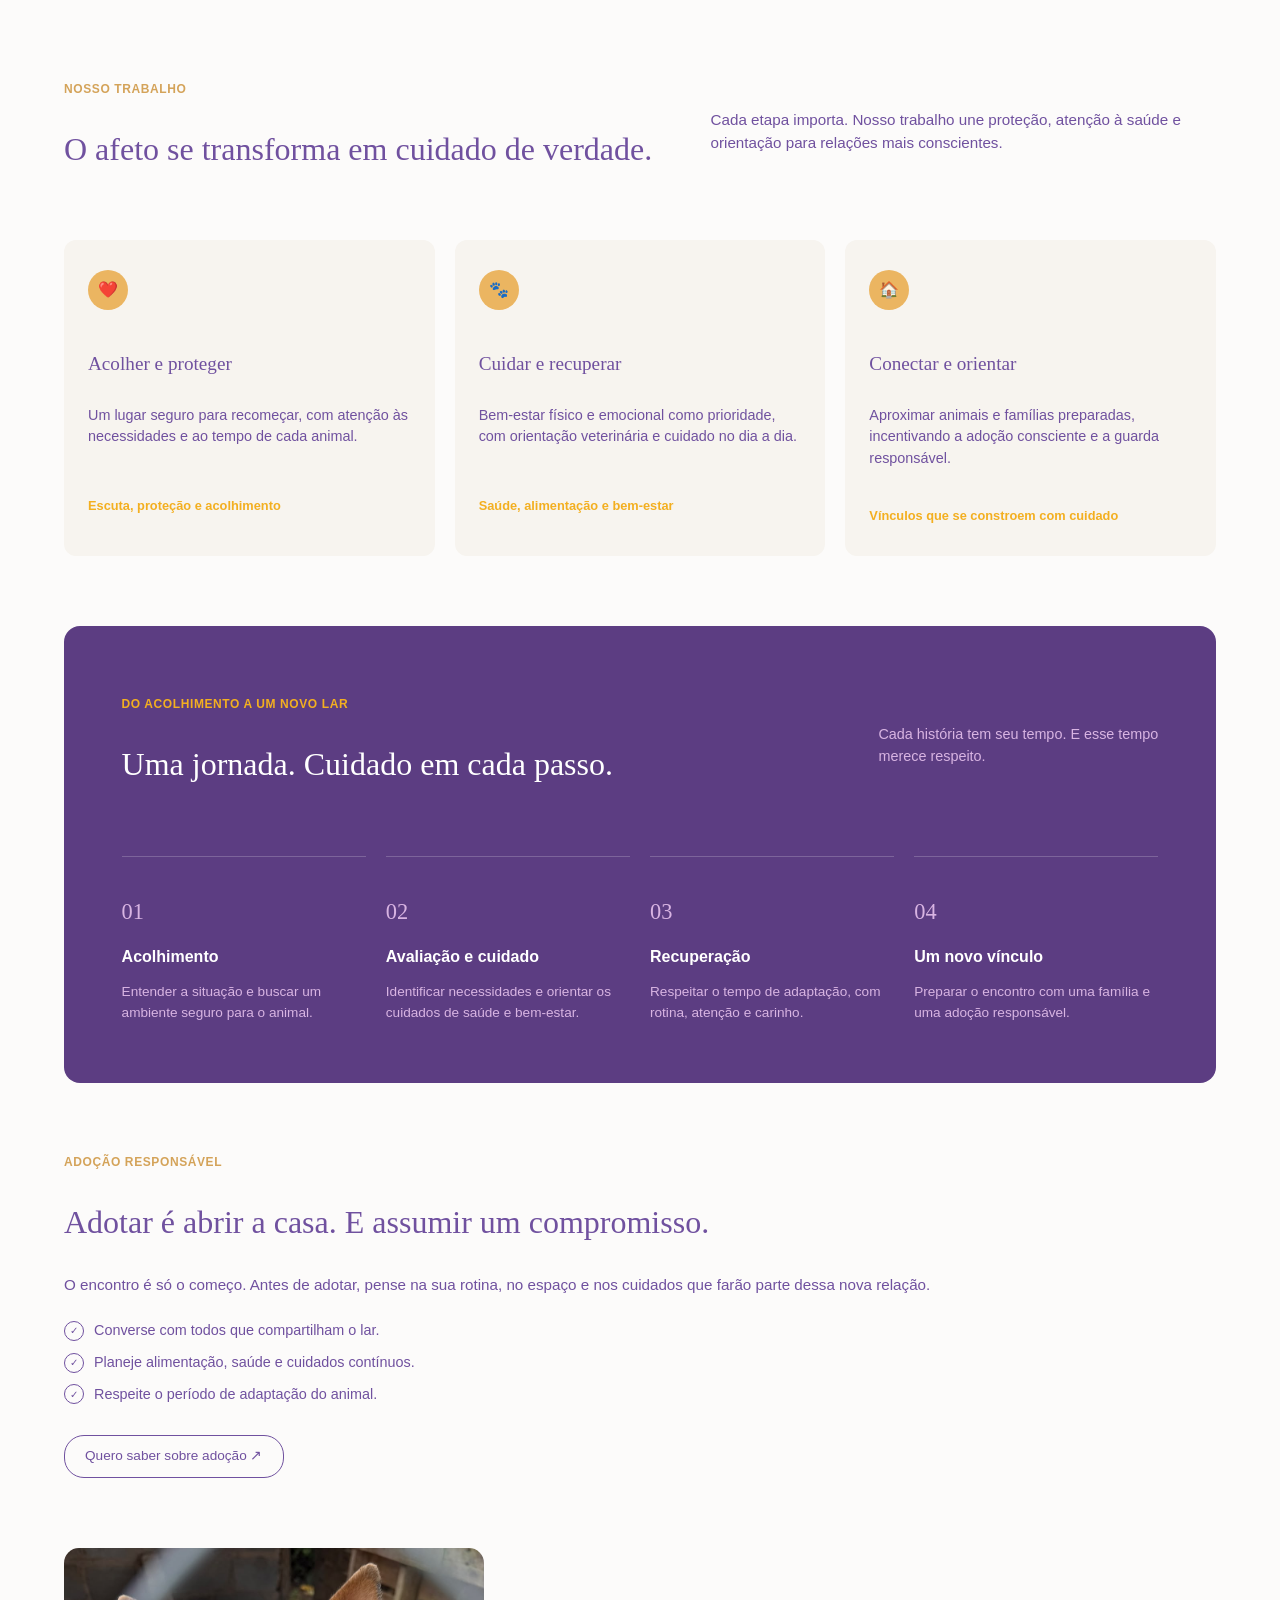
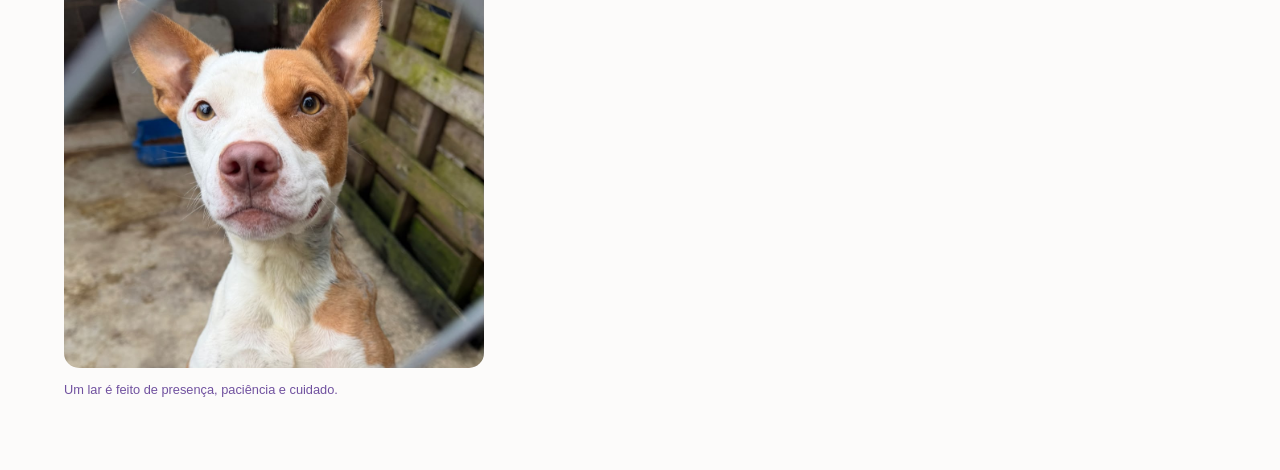
==== Aumiguinhos de 4 patas/index.html @ 3bca1c5e "Add files via upload" ====
<!DOCTYPE html>
<html lang="pt-BR">
<head>
  <meta charset="UTF-8">
  <meta name="viewport" content="width=device-width, initial-scale=1.0">
  <title>Aumiguinhos de 4 patas</title>
  <link rel="stylesheet" href="style.css">
</head>
<body>

  <!-- Nosso Trabalho -->
  <div id="nosso-trabalho" class="bloco-secao container">
    <div class="container-topo">
      <div class="caixa-texto">
        <h2>NOSSO TRABALHO</h2>
        <h3>O afeto se transforma em cuidado de verdade.</h3>
      </div>
      <div class="caixa-descricao">
        <p>Cada etapa importa. Nosso trabalho une proteção, atenção à saúde e orientação para relações mais conscientes.</p>
      </div>
    </div>

    <div class="container-cards">
      <div class="card">
        <div class="icone">❤️</div>
        <h3>Acolher e proteger</h3>
        <p>Um lugar seguro para recomeçar, com atenção às necessidades e ao tempo de cada animal.</p>
        <p class="rodape-card">Escuta, proteção e acolhimento</p>
      </div>

      <div class="card">
        <div class="icone">🐾</div>
        <h3>Cuidar e recuperar</h3>
        <p>Bem-estar físico e emocional como prioridade, com orientação veterinária e cuidado no dia a dia.</p>
        <p class="rodape-card">Saúde, alimentação e bem-estar</p>
      </div>

      <div class="card">
        <div class="icone">🏠</div>
        <h3>Conectar e orientar</h3>
        <p>Aproximar animais e famílias preparadas, incentivando a adoção consciente e a guarda responsável.</p>
        <p class="rodape-card">Vínculos que se constroem com cuidado</p>
      </div>
    </div>
  </div>

  <!-- Etapas da Jornada -->
  <div id="jornada" class="container">
    <div class="bloco-roxo">
      <div class="container-topo">
        <div>
          <h2>DO ACOLHIMENTO A UM NOVO LAR</h2>
          <h3>Uma jornada. Cuidado em cada passo.</h3>
        </div>
        <p class="texto-lateral">Cada história tem seu tempo. E esse tempo merece respeito.</p>
      </div>

      <div class="container-passos">
        <div class="passo">
          <p class="numero">01</p>
          <h3>Acolhimento</h3>
          <p>Entender a situação e buscar um ambiente seguro para o animal.</p>
        </div>

        <div class="passo">
          <p class="numero">02</p>
          <h3>Avaliação e cuidado</h3>
          <p>Identificar necessidades e orientar os cuidados de saúde e bem-estar.</p>
        </div>

        <div class="passo">
          <p class="numero">03</p>
          <h3>Recuperação</h3>
          <p>Respeitar o tempo de adaptação, com rotina, atenção e carinho.</p>
        </div>

        <div class="passo">
          <p class="numero">04</p>
          <h3>Um novo vínculo</h3>
          <p>Preparar o encontro com uma família e uma adoção responsável.</p>
        </div>
      </div>
    </div>
  </div>

  <!-- Adoção Responsável -->
  <div id="adocao" class="bloco-secao container">
    <h2>ADOÇÃO RESPONSÁVEL</h2>
    <h3>Adotar é abrir a casa. E assumir um compromisso.</h3>
    <p class="texto-geral">O encontro é só o começo. Antes de adotar, pense na sua rotina, no espaço e nos cuidados que farão parte dessa nova relação.</p>

    <ul class="lista">
      <li>Converse com todos que compartilham o lar.</li>
      <li>Planeje alimentação, saúde e cuidados contínuos.</li>
      <li>Respeite o período de adaptação do animal.</li>
    </ul>

    <a href="#" class="botao">Quero saber sobre adoção ↗</a>
  </div>

  <!-- Imagem -->
  <div class="bloco-secao container">
    <div class="container-imagem">
      <img src="cachorro.jpg" alt="Cachorro caramelo apoiado em uma rede de arame">
    </div>
    <p class="legenda">Um lar é feito de presença, paciência e cuidado.</p>
  </div>

</body>
</html>
---- Aumiguinhos de 4 patas/style.css ----
body {
  margin: 0;
  padding: 0;
  background-color: #fcfbfa;
  font-family: Arial, sans-serif;
  color: #4a4a4a;
  line-height: 1.5;
}

.container {
  max-width: 100%;
  margin: 0 auto;
  padding: 0 5%;
}

.bloco-secao {
  margin-top: 70px;
  margin-bottom: 70px;
}

.container-topo {
  display: flex;
  justify-content: space-between;
  align-items: flex-start;
  gap: 40px;
  margin-bottom: 40px;
}

.caixa-texto {
  flex: 1.2;
}

.caixa-descricao {
  flex: 1;
}

.caixa-descricao p {
  font-family: sans-serif;
  color: #70519F;
  font-size: 0.95rem;
  padding-top: 24px;
}

.bloco-secao > h2,
.container-topo h2 {
  font-size: 0.75rem;
  font-weight: bold;
  letter-spacing: 0.05em;
  color: #d4a359;
  text-transform: uppercase;
  margin-bottom: 12px;
}

.bloco-secao > h3,
.container-topo h3 {
  font-family: Lora;
  font-size: 2rem;
  font-weight: normal;
  color: #70519F;
  line-height: 1.2;
}

.container-cards {
  display: flex;
  gap: 20px;
}

.card {
  background-color: #f7f4ef;
  border-radius: 12px;
  padding: 30px 24px;
  flex: 1;
  display: flex;
  flex-direction: column;
}

.icone {
  width: 40px;
  height: 40px;
  background-color: #ebb561;
  border-radius: 50%;
  display: flex;
  align-items: center;
  justify-content: center;
  margin-bottom: 20px;
  font-size: 1rem;
}

.card h3 {
  font-family: Lora;
  font-size: 1.2rem;
  font-weight: normal;
  color: #70519F;
  margin-bottom: 12px;
}

.card p {
  font-size: 0.9rem;
  color: #70519F;
  margin-bottom: 24px;
  flex-grow: 1;
}

.card p.rodape-card {
  font-size: 0.8rem;
  color: #F3AF20;
  font-weight: bold;
  margin-bottom: 0;
}

.bloco-roxo {
  background-color: #5c3d82;
  color: #ffffff;
  border-radius: 16px;
  padding: 60px 5%;
  margin-top: 70px;
  margin-bottom: 70px;
}

.bloco-roxo h2 {
  color: #F3AF20;
}

.bloco-roxo h3 {
  color: #ffffff;
}

.texto-lateral {
  font-size: 0.9rem;
  color: #d8b4e2;
  max-width: 280px;
  padding-top: 24px;
}

.container-passos {
  display: flex;
  gap: 20px;
}

.passo {
  border-top: 1px solid rgba(255, 255, 255, 0.2);
  padding-top: 16px;
  flex: 1;
}

.numero {
  font-family: Lora;
  font-size: 1.4rem;
  color: #d8b4e2;
  margin-bottom: 12px;
}

.passo h3 {
  font-family: sans-serif;
  font-size: 1rem;
  font-weight: bold;
  margin-bottom: 8px;
  color: #ffffff;
}

.passo p:not(.numero) {
  font-family: sans-serif;
  font-size: 0.85rem;
  color: #d8b4e2;
  margin-bottom: 0;
}

.texto-geral {
  max-width: 100%;
  color: #70519F;
  font-size: 0.95rem;
  margin-bottom: 24px;
}

.lista {
  list-style: none;
  margin-bottom: 30px;
  padding-left: 0;
}

.lista li {
  font-size: 0.9rem;
  color: #70519F;
  margin-bottom: 10px;
  display: flex;
  align-items: center;
}

.lista li::before {
  content: "✓"; 
  display: inline-flex;
  align-items: center;
  justify-content: center;
  width: 18px;
  height: 18px;
  border: 1px solid #70519F;
  border-radius: 50%;
  font-size: 0.65rem;
  margin-right: 10px;
  color: #70519F;
}

.botao {
  display: inline-block;
  padding: 10px 20px;
  border: 1px solid #70519F;
  border-radius: 20px;
  color: #70519F;
  text-decoration: none;
  font-size: 0.85rem;
  transition: all 0.2s ease;
}

.botao:hover {
  background-color: #5c3d82;
  color: #fff;
  border-color: #5c3d82;
}

.container-imagem {
  width: 100%;
  max-width: 420px;
  aspect-ratio: 1 / 1;
  border-radius: 15px;
  overflow: hidden;
  margin-bottom: 12px;
}

.container-imagem img {
  width: 100%;
  display: block;
}

.legenda {
  font-family: sans-serif;
  font-size: 0.8rem;
  color: #70519F;
}
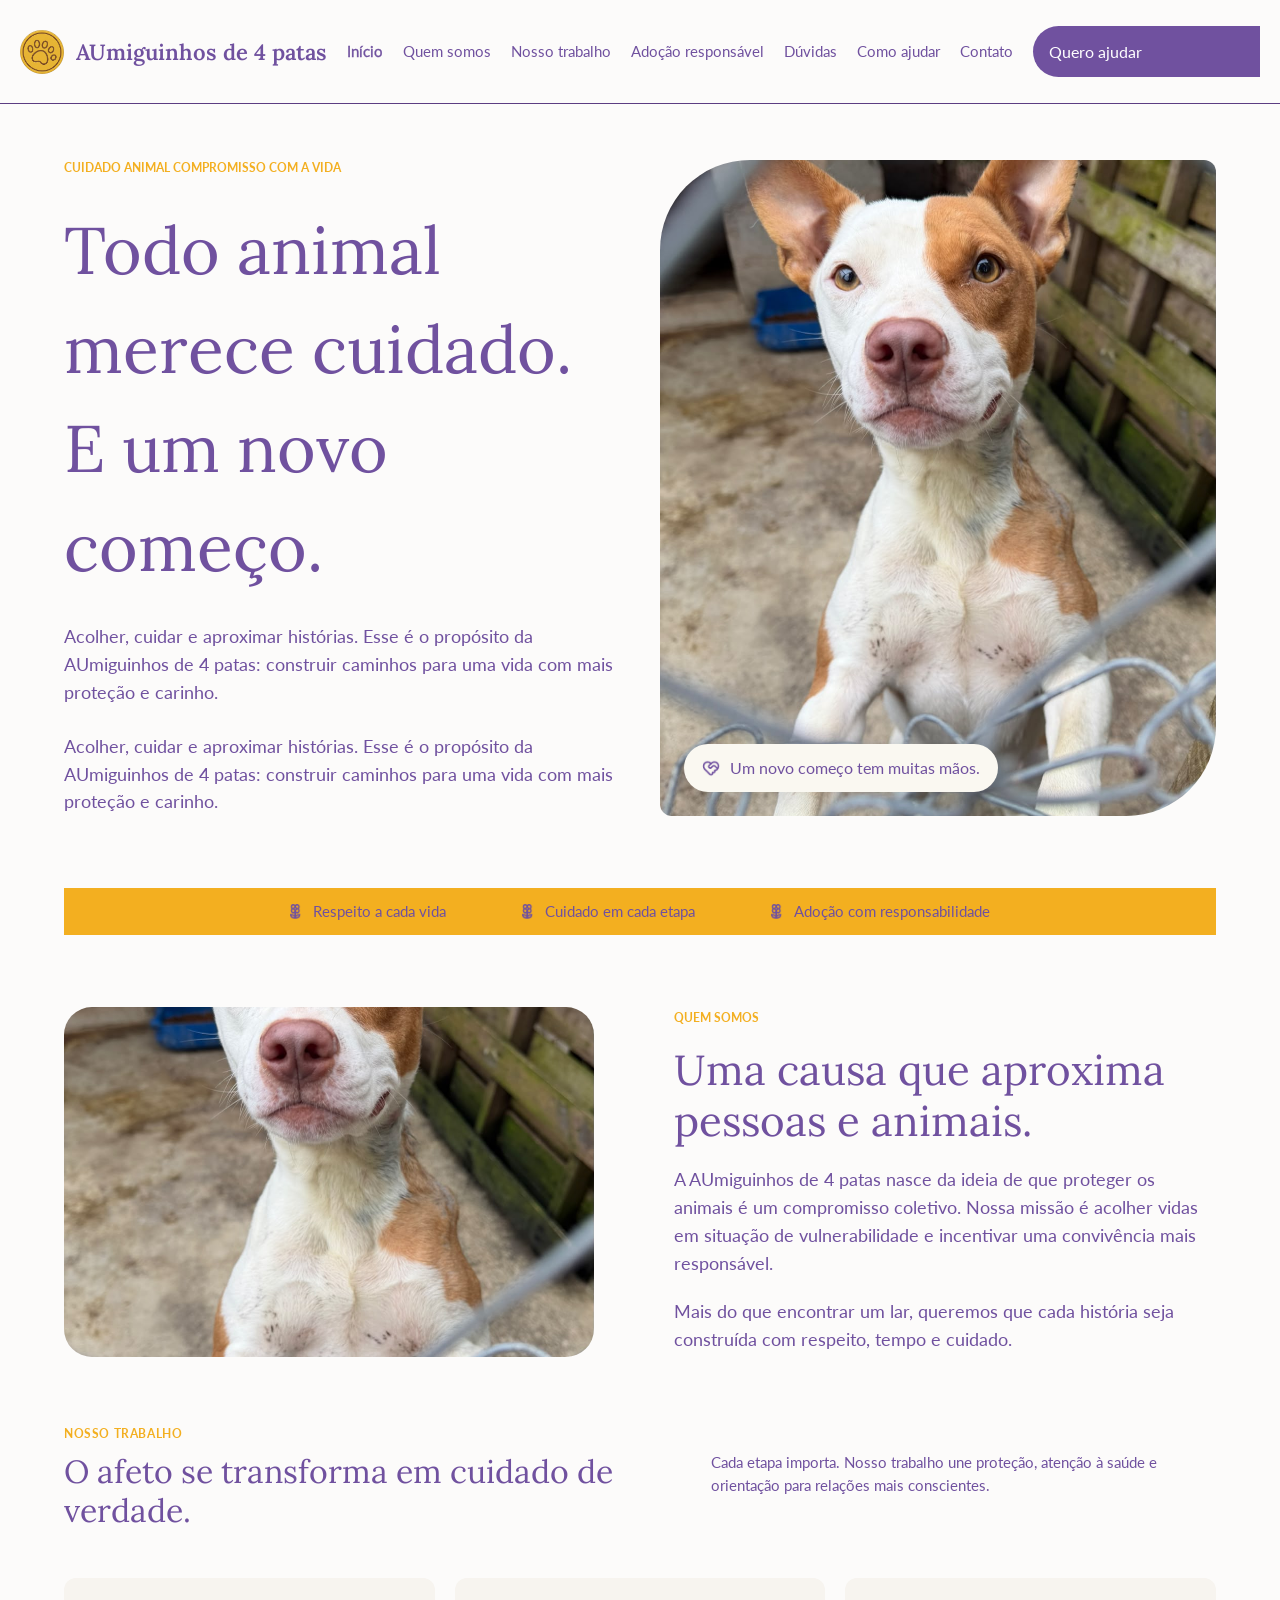
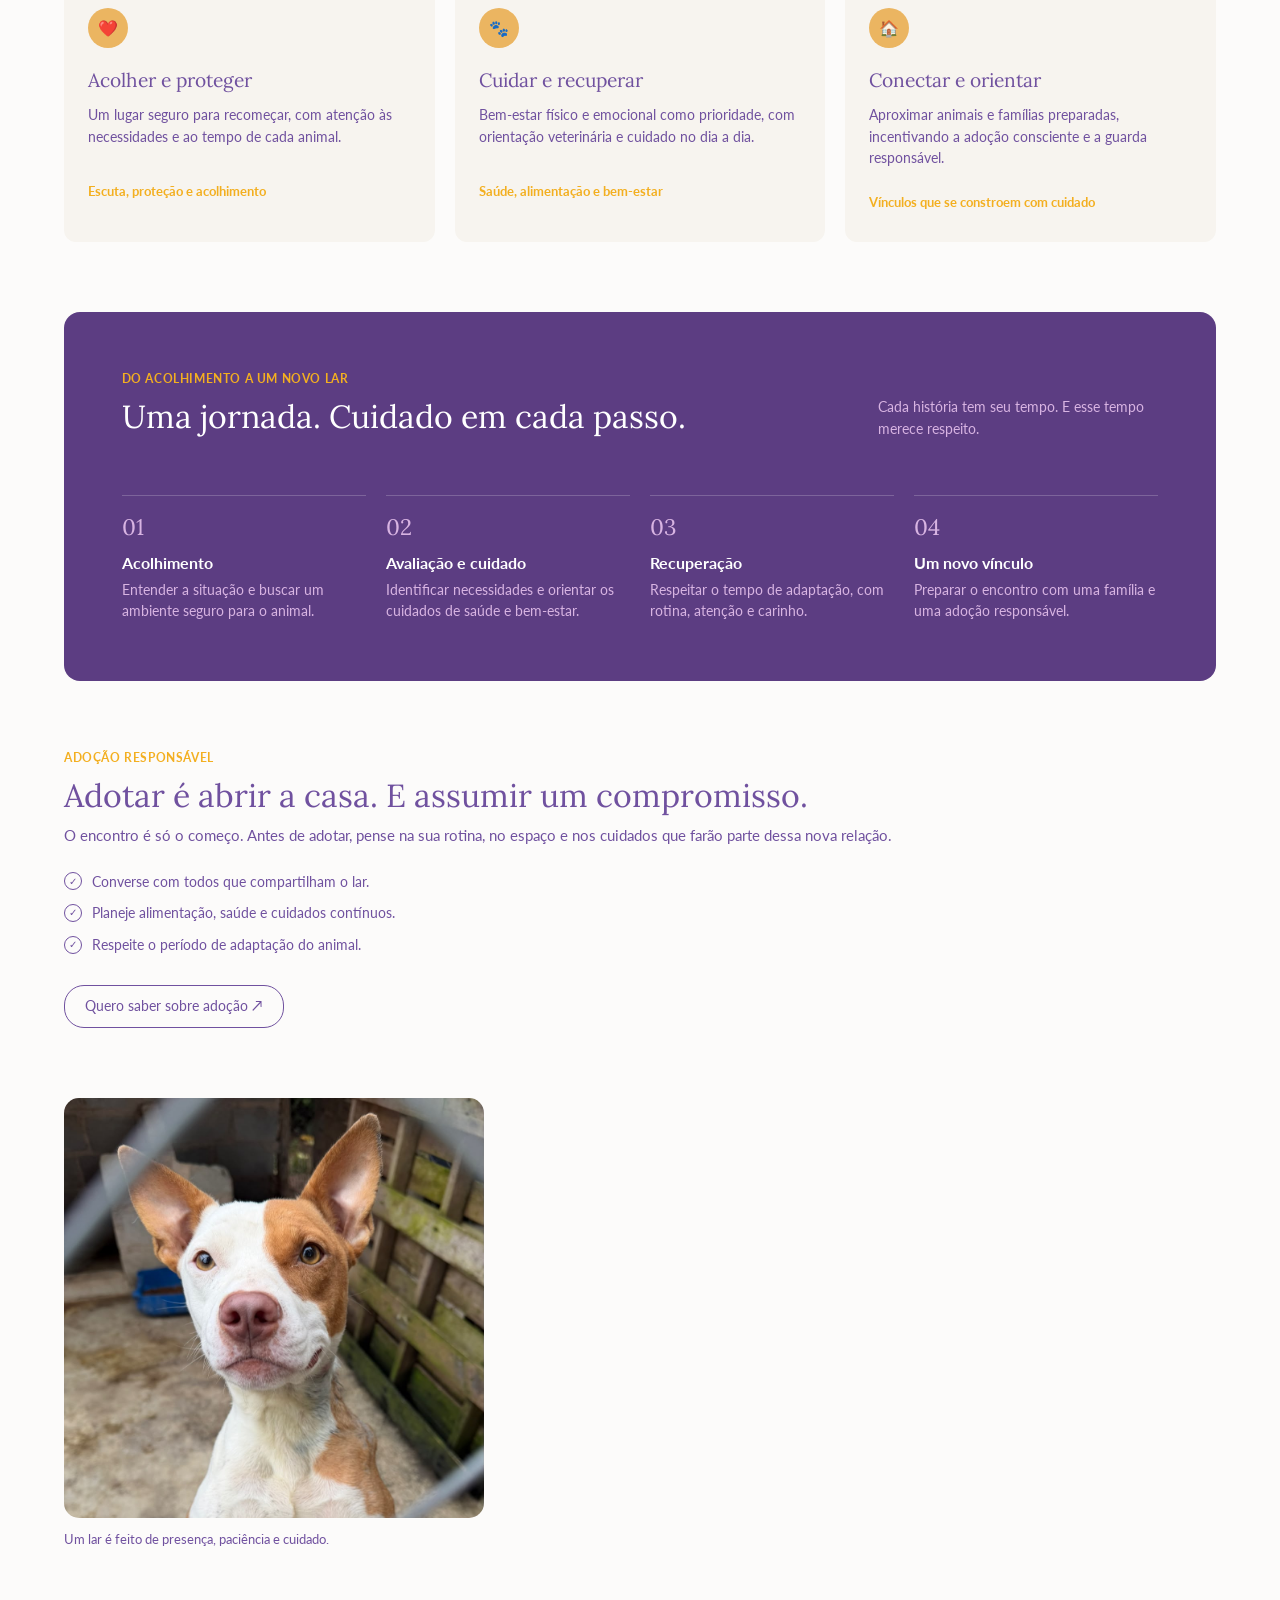
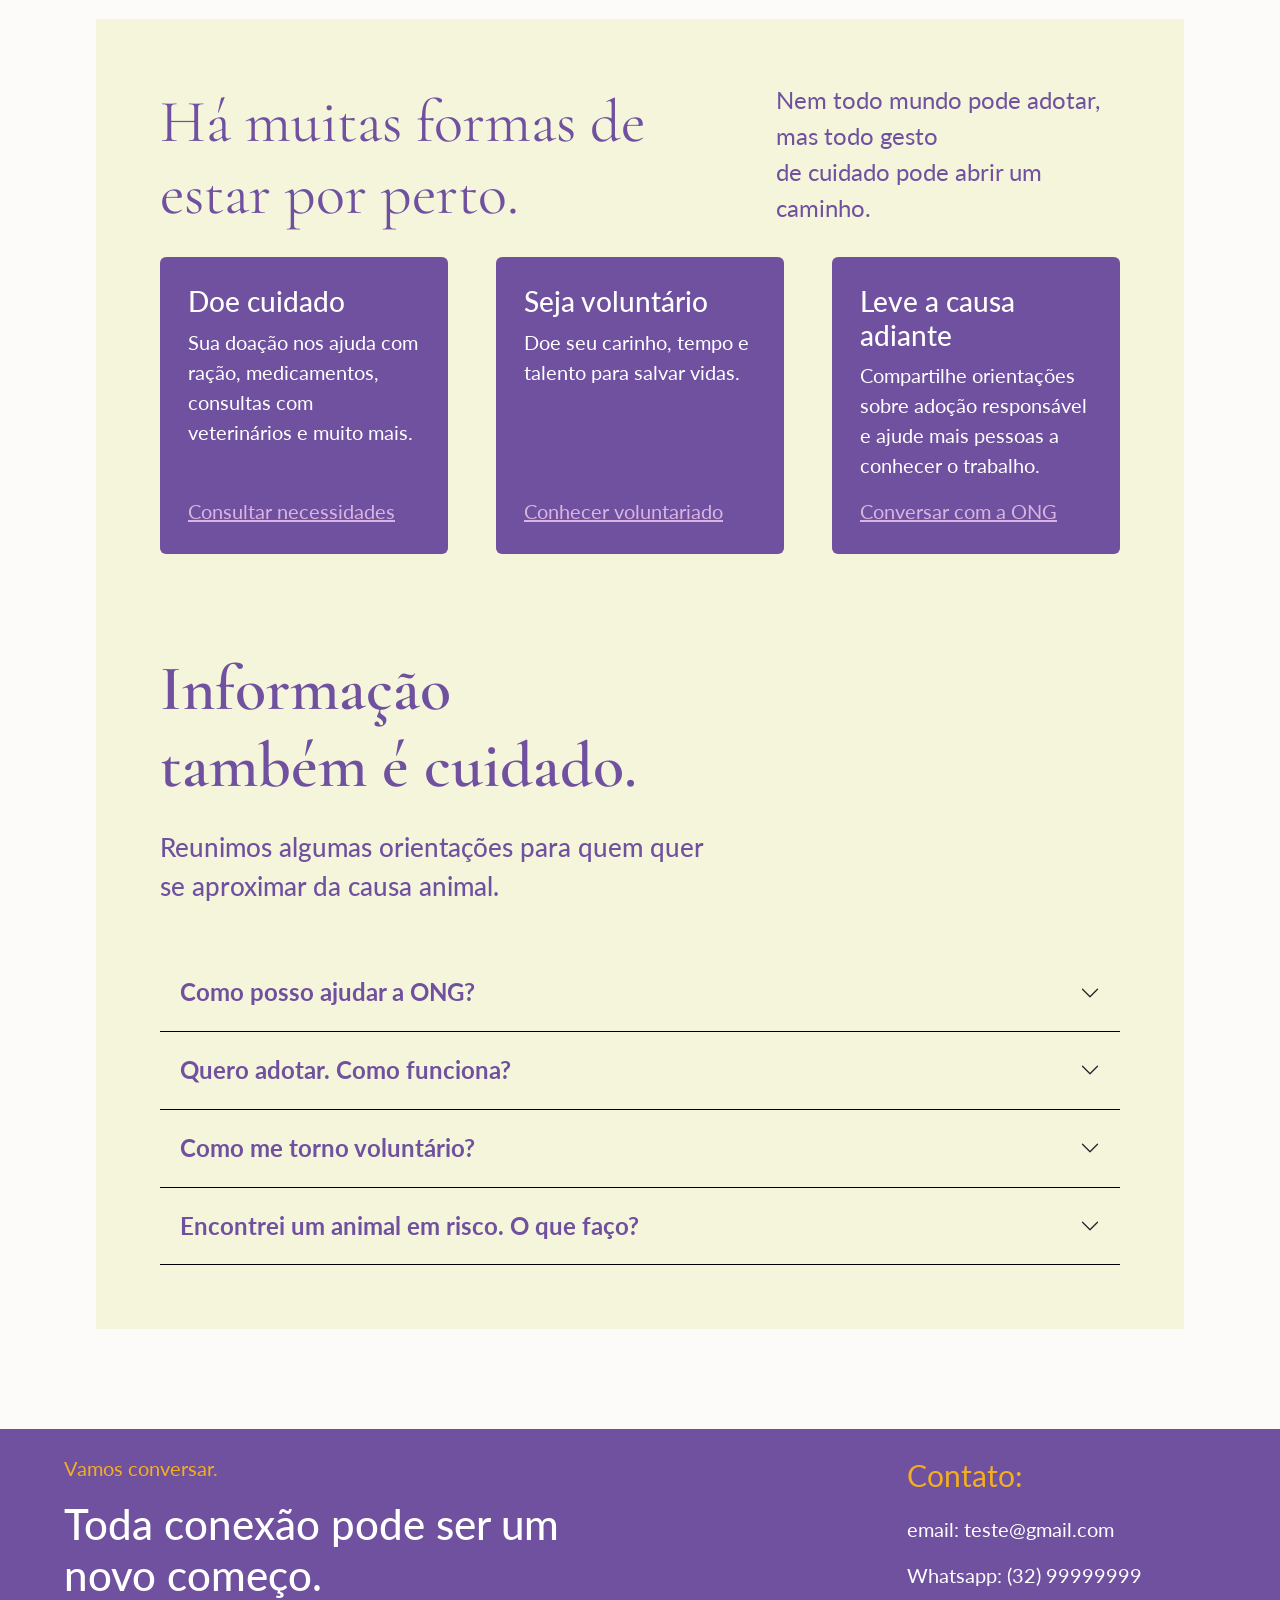
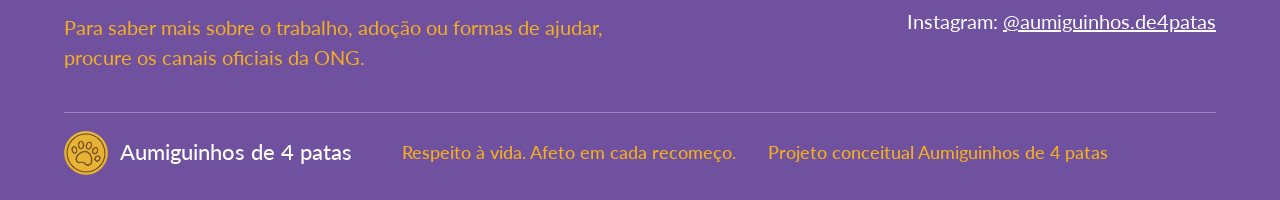
==== commit d4f0abd6: "Add files via upload" ====
--- a/Aumiguinhos de 4 patas/index.html
+++ b/Aumiguinhos de 4 patas/index.html
@@ -1,110 +1,368 @@
 <!DOCTYPE html>
 <html lang="pt-BR">
+
 <head>
   <meta charset="UTF-8">
   <meta name="viewport" content="width=device-width, initial-scale=1.0">
   <title>Aumiguinhos de 4 patas</title>
+  <link crossorigin="anonymous" href="https://cdn.jsdelivr.net/npm/bootstrap@5.3.8/dist/css/bootstrap.min.css" integrity="sha384-sRIl4kxILFvY47J16cr9ZwB07vP4J8+LH7qKQnuqkuIAvNWLzeN8tE5YBujZqJLB" rel="stylesheet"/>
   <link rel="stylesheet" href="style.css">
+  <link href="https://fonts.googleapis.com/icon?family=Material+Icons" rel="stylesheet">
 </head>
+
 <body>
-
-  <!-- Nosso Trabalho -->
-  <div id="nosso-trabalho" class="bloco-secao container">
-    <div class="container-topo">
-      <div class="caixa-texto">
-        <h2>NOSSO TRABALHO</h2>
-        <h3>O afeto se transforma em cuidado de verdade.</h3>
-      </div>
-      <div class="caixa-descricao">
-        <p>Cada etapa importa. Nosso trabalho une proteção, atenção à saúde e orientação para relações mais conscientes.</p>
-      </div>
-    </div>
-
-    <div class="container-cards">
-      <div class="card">
-        <div class="icone">❤️</div>
-        <h3>Acolher e proteger</h3>
-        <p>Um lugar seguro para recomeçar, com atenção às necessidades e ao tempo de cada animal.</p>
-        <p class="rodape-card">Escuta, proteção e acolhimento</p>
-      </div>
-
-      <div class="card">
-        <div class="icone">🐾</div>
-        <h3>Cuidar e recuperar</h3>
-        <p>Bem-estar físico e emocional como prioridade, com orientação veterinária e cuidado no dia a dia.</p>
-        <p class="rodape-card">Saúde, alimentação e bem-estar</p>
-      </div>
-
-      <div class="card">
-        <div class="icone">🏠</div>
-        <h3>Conectar e orientar</h3>
-        <p>Aproximar animais e famílias preparadas, incentivando a adoção consciente e a guarda responsável.</p>
-        <p class="rodape-card">Vínculos que se constroem com cuidado</p>
-      </div>
-    </div>
+  <!-- Navbar -->
+  <div class="navbar-container">
+    <div class="navbar-logo-container">
+      <img class="rodape_logo" src="moeda_sem_fundo_recortada.png" alt="Logo Aumiguinhos de 4 patas">
+      <p class="navbar-logo-text">AUmiguinhos de 4 patas</p>
+    </div>
+    <nav class="navbar">
+      <div class="navbar-options-container">
+        <a class="link active-link" href="#inicio">Início</a>
+        <a class="link" href="#quem-somos">Quem somos</a>
+        <a class="link" href="#nosso-trabalho">Nosso trabalho</a>
+        <a class="link" href="#adocao-responsavel">Adoção responsável</a>
+        <a class="link" href="#duvidas">Dúvidas</a>
+        <a class="link" href="#como-ajudar">Como ajudar</a>
+        <a class="link" href="#contato">Contato</a>
+        <a class="help-button" href="#como-ajudar">
+          Quero ajudar
+          <span class="material-icons md-18">arrow_outward</span>
+        </a>
+      </div>
+    </nav>
   </div>
 
-  <!-- Etapas da Jornada -->
-  <div id="jornada" class="container">
-    <div class="bloco-roxo">
+  <!-- Container principal da página -->
+  <div class="page-content">
+
+    <!-- Início -->
+    <div id="inicio" class="content-container inicio-container">
+      <div class="inicio-container-text-wrapper">
+        <p class="content-container-title">CUIDADO ANIMAL COMPROMISSO COM A VIDA</p>
+        <p class="content-container-main-text">Todo animal merece cuidado. E um novo começo.</p>
+        <p class="content-container-supporting-text">
+          Acolher, cuidar e aproximar histórias. Esse é o propósito da AUmiguinhos de 4 patas: construir caminhos para uma vida com mais proteção e carinho.
+        </p>
+        <p class="content-container-supporting-text">
+          Acolher, cuidar e aproximar histórias. Esse é o propósito da AUmiguinhos de 4 patas: construir caminhos para uma vida com mais proteção e carinho.
+        </p>
+      </div>
+      <div class="inicio-container-image-wrapper">
+        <img src="cachorro.jpg" alt="Cachorro">
+        <div class="image-badge-wrapper">
+          <img class="image-badge-image" src="heart-handshake.png" alt="">
+          <p>Um novo começo tem muitas mãos.</p>
+        </div>
+      </div>
+    </div>
+
+    <div class="steps-container">
+      <div class="step-wrapper">
+        <img class="step-image" src="flower.png">
+        <p>Respeito a cada vida</p>
+      </div>
+      <div class="step-wrapper">
+        <img class="step-image" src="flower.png">
+        <p>Cuidado em cada etapa</p>
+      </div>
+      <div class="step-wrapper">
+        <img class="step-image" src="flower.png">
+        <p>Adoção com responsabilidade</p>
+      </div>
+    </div>
+
+    <div id="quem-somos" class="quem-somos-container">
+
+    <div class="quem-somos-image-wrapper">
+        <img src="cachorro.jpg" alt="Cachorro">
+    </div>
+
+    <div class="quem-somos-container-text-wrapper">
+        <p class="title">QUEM SOMOS</p>
+
+        <p class="main-text">
+            Uma causa que aproxima pessoas e animais.
+        </p>
+
+        <p class="supporting-text">
+            A AUmiguinhos de 4 patas nasce da ideia de que proteger
+            os animais é um compromisso coletivo. Nossa missão é
+            acolher vidas em situação de vulnerabilidade e incentivar
+            uma convivência mais responsável.
+        </p>
+
+        <p class="supporting-text">
+            Mais do que encontrar um lar, queremos que cada história
+            seja construída com respeito, tempo e cuidado.
+        </p>
+    </div>
+
+</div>
+
+    <!-- Nosso Trabalho -->
+    <div id="nosso-trabalho" class="bloco-secao container">
       <div class="container-topo">
-        <div>
-          <h2>DO ACOLHIMENTO A UM NOVO LAR</h2>
-          <h3>Uma jornada. Cuidado em cada passo.</h3>
-        </div>
-        <p class="texto-lateral">Cada história tem seu tempo. E esse tempo merece respeito.</p>
-      </div>
-
-      <div class="container-passos">
-        <div class="passo">
-          <p class="numero">01</p>
-          <h3>Acolhimento</h3>
-          <p>Entender a situação e buscar um ambiente seguro para o animal.</p>
-        </div>
-
-        <div class="passo">
-          <p class="numero">02</p>
-          <h3>Avaliação e cuidado</h3>
-          <p>Identificar necessidades e orientar os cuidados de saúde e bem-estar.</p>
-        </div>
-
-        <div class="passo">
-          <p class="numero">03</p>
-          <h3>Recuperação</h3>
-          <p>Respeitar o tempo de adaptação, com rotina, atenção e carinho.</p>
-        </div>
-
-        <div class="passo">
-          <p class="numero">04</p>
-          <h3>Um novo vínculo</h3>
-          <p>Preparar o encontro com uma família e uma adoção responsável.</p>
-        </div>
-      </div>
-    </div>
+        <div class="caixa-texto">
+          <h2>NOSSO TRABALHO</h2>
+          <h3>O afeto se transforma em cuidado de verdade.</h3>
+        </div>
+        <div class="caixa-descricao">
+          <p>
+            Cada etapa importa. Nosso trabalho une proteção, atenção à saúde
+            e orientação para relações mais conscientes.
+          </p>
+        </div>
+      </div>
+
+      <div class="container-cards">
+        <div class="card">
+          <div class="icone">❤️</div>
+          <h3>Acolher e proteger</h3>
+          <p>
+            Um lugar seguro para recomeçar, com atenção às necessidades
+            e ao tempo de cada animal.
+          </p>
+          <p class="rodape-card">Escuta, proteção e acolhimento</p>
+        </div>
+
+        <div class="card">
+          <div class="icone">🐾</div>
+          <h3>Cuidar e recuperar</h3>
+          <p>
+            Bem-estar físico e emocional como prioridade, com orientação
+            veterinária e cuidado no dia a dia.
+          </p>
+          <p class="rodape-card">Saúde, alimentação e bem-estar</p>
+        </div>
+
+        <div class="card">
+          <div class="icone">🏠</div>
+          <h3>Conectar e orientar</h3>
+          <p>
+            Aproximar animais e famílias preparadas, incentivando
+            a adoção consciente e a guarda responsável.
+          </p>
+          <p class="rodape-card">
+            Vínculos que se constroem com cuidado
+          </p>
+        </div>
+      </div>
+    </div>
+
+    <!-- Etapas da Jornada -->
+    <div id="jornada" class="container">
+      <div class="bloco-roxo">
+        <div class="container-topo">
+          <div>
+            <h2>DO ACOLHIMENTO A UM NOVO LAR</h2>
+            <h3>Uma jornada. Cuidado em cada passo.</h3>
+          </div>
+          <p class="texto-lateral">
+            Cada história tem seu tempo. E esse tempo merece respeito.
+          </p>
+        </div>
+
+        <div class="container-passos">
+          <div class="passo">
+            <p class="numero">01</p>
+            <h3>Acolhimento</h3>
+            <p>
+              Entender a situação e buscar um ambiente seguro para o animal.
+            </p>
+          </div>
+
+          <div class="passo">
+            <p class="numero">02</p>
+            <h3>Avaliação e cuidado</h3>
+            <p>
+              Identificar necessidades e orientar os cuidados de saúde
+              e bem-estar.
+            </p>
+          </div>
+
+          <div class="passo">
+            <p class="numero">03</p>
+            <h3>Recuperação</h3>
+            <p>
+              Respeitar o tempo de adaptação, com rotina, atenção e carinho.
+            </p>
+          </div>
+
+          <div class="passo">
+            <p class="numero">04</p>
+            <h3>Um novo vínculo</h3>
+            <p>
+              Preparar o encontro com uma família e uma adoção responsável.
+            </p>
+          </div>
+        </div>
+      </div>
+    </div>
+
+    <!-- Adoção Responsável -->
+    <div id="adocao-responsavel" class="bloco-secao container">
+      <h2>ADOÇÃO RESPONSÁVEL</h2>
+      <h3>Adotar é abrir a casa. E assumir um compromisso.</h3>
+      <p class="texto-geral">
+        O encontro é só o começo. Antes de adotar, pense na sua rotina,
+        no espaço e nos cuidados que farão parte dessa nova relação.
+      </p>
+
+      <ul class="lista">
+        <li>Converse com todos que compartilham o lar.</li>
+        <li>Planeje alimentação, saúde e cuidados contínuos.</li>
+        <li>Respeite o período de adaptação do animal.</li>
+      </ul>
+
+      <a href="#" class="botao">Quero saber sobre adoção ↗</a>
+    </div>
+
+    <!-- Imagem -->
+    <div class="bloco-secao container">
+      <div class="container-imagem">
+        <img src="cachorro.jpg" alt="Cachorro caramelo apoiado em uma rede de arame">
+      </div>
+      <p class="legenda">
+        Um lar é feito de presença, paciência e cuidado.
+      </p>
+    </div>
+
   </div>
-
-  <!-- Adoção Responsável -->
-  <div id="adocao" class="bloco-secao container">
-    <h2>ADOÇÃO RESPONSÁVEL</h2>
-    <h3>Adotar é abrir a casa. E assumir um compromisso.</h3>
-    <p class="texto-geral">O encontro é só o começo. Antes de adotar, pense na sua rotina, no espaço e nos cuidados que farão parte dessa nova relação.</p>
-
-    <ul class="lista">
-      <li>Converse com todos que compartilham o lar.</li>
-      <li>Planeje alimentação, saúde e cuidados contínuos.</li>
-      <li>Respeite o período de adaptação do animal.</li>
-    </ul>
-
-    <a href="#" class="botao">Quero saber sobre adoção ↗</a>
-  </div>
-
-  <!-- Imagem -->
-  <div class="bloco-secao container">
-    <div class="container-imagem">
-      <img src="cachorro.jpg" alt="Cachorro caramelo apoiado em uma rede de arame">
-    </div>
-    <p class="legenda">Um lar é feito de presença, paciência e cuidado.</p>
-  </div>
-
+  <!-- Fim do container principal -->
+
+  <!-- Conteúdo incorporado do index.html: Como ajudar, Dúvidas e Contato -->
+<!-- ========== CARDS ========== -->
+<section class="cartoes" id="como-ajudar">
+<div class="cartoes_descricao">
+<h1 class="cartoes_titulo"> Há muitas formas de estar por perto. </h1>
+<p class="cartoes_subtitulo">Nem todo mundo pode adotar, mas todo gesto<br/>de cuidado pode abrir um caminho.</p>
+</div>
+<div class="container">
+<div class="row g-5">
+<div class="col-12 col-lg-4">
+<div class="card h-100"><!--h-100 pra ficar na mesma altura-->
+<div class="card-body">
+<h5 class="card-title cartoes_card_titulo">Doe cuidado</h5>
+<p class="card-text">Sua doação nos ajuda com ração, medicamentos, consultas com veterinários e muito mais.</p>
+<a class="card-link" href="#">Consultar necessidades</a>
+</div>
+</div>
+</div> <!--col-4-->
+<div class="col-12 col-lg-4">
+<div class="card h-100">
+<div class="card-body">
+<h5 class="card-title cartoes_card_titulo">Seja voluntário</h5>
+<p class="card-text">Doe seu carinho, tempo e talento para salvar vidas.</p>
+<a class="card-link" href="#">Conhecer voluntariado</a>
+</div>
+</div>
+</div> <!--col-4-->
+<div class="col-12 col-lg-4">
+<div class="card h-100">
+<div class="card-body">
+<h5 class="card-title cartoes_card_titulo">Leve a causa adiante</h5>
+<p class="card-text">Compartilhe orientações sobre adoção responsável e ajude mais pessoas a conhecer o trabalho.</p>
+<a class="card-link" href="#">Conversar com a ONG</a>
+</div>
+</div>
+</div> <!--col-4-->
+</div> <!--row-->
+</div><!--container-->
+</section>
+<!-- ========== DÚVIDAS (SANFONA) ========== -->
+<section class="duvidas" id="duvidas"> <!--Parte sobre possíveis dúvidas-->
+<h1 class="duvidas_titulo"> Informação<br/> também é cuidado. </h1>
+<p class="duvidas_subtitulo"> Reunimos algumas orientações para quem quer<br/> se aproximar da causa animal. </p>
+<section class="duvidas_sanfona"><!--sanfona de duvidas-->
+<!--Pergunta 1-->
+<div class="accordion accordion-flush" id="accordionFlushExample">
+<div class="accordion-item">
+<h2 class="accordion-header">
+<button aria-controls="flush-collapseOne" aria-expanded="false" class="accordion-button collapsed" data-bs-target="#flush-collapseOne" data-bs-toggle="collapse" type="button">
+        Como posso ajudar a ONG?
+      </button>
+</h2>
+<div class="accordion-collapse collapse" data-bs-parent="#accordionFlushExample" id="flush-collapseOne">
+<div class="accordion-body">Existem várias formas de ajudar! Você pode fazer doações, ser voluntário ou compartilhar nosso trabalho. Toda ajuda faz diferença na vida dos animais!</div>
+</div>
+</div>
+<!--Pergunta 2-->
+<div class="accordion-item">
+<h2 class="accordion-header">
+<button aria-controls="flush-collapseTwo" aria-expanded="false" class="accordion-button collapsed" data-bs-target="#flush-collapseTwo" data-bs-toggle="collapse" type="button">
+      Quero adotar. Como funciona?
+      </button>
+</h2>
+<div class="accordion-collapse collapse" data-bs-parent="#accordionFlushExample" id="flush-collapseTwo">
+<div class="accordion-body"> Que alegria saber que você quer dar um novo lar a um animal! Entre em contato com nossa equipe para conhecer o processo e encontrar um companheiro que combine com sua rotina.</div>
+</div>
+</div>
+<!--Pergunta 3-->
+<div class="accordion-item">
+<h2 class="accordion-header">
+<button aria-controls="flush-collapseThree" aria-expanded="false" class="accordion-button collapsed" data-bs-target="#flush-collapseThree" data-bs-toggle="collapse" type="button">
+        Como me torno voluntário?
+      </button>
+</h2>
+<div class="accordion-collapse collapse" data-bs-parent="#accordionFlushExample" id="flush-collapseThree">
+<div class="accordion-body">Que bom que você quer fazer parte dessa missão! Entre em contato pelo WhatsApp e conte um pouquinho sobre sua disponibilidade. Vamos encontrar juntos uma forma de você ajudar!
+</div>
+</div>
+</div>
+<!--Pergunta 4-->
+<div class="accordion-item">
+<h2 class="accordion-header">
+<button aria-controls="flush-collapseFour" aria-expanded="false" class="accordion-button collapsed" data-bs-target="#flush-collapseFour" data-bs-toggle="collapse" type="button">
+       Encontrei um animal em risco. O que faço?
+      </button>
+</h2>
+<div class="accordion-collapse collapse" data-bs-parent="#accordionFlushExample" id="flush-collapseFour">
+<div class="accordion-body">  Primeiro, procure garantir a segurança do animal e a sua. Se possível, busque ajuda de um veterinário ou do serviço de proteção animal da sua cidade. Você também pode entrar em contato com a gente. Faremos o possível para orientar e ajudar!
+      </div>
+</div>
+</div>
+</div>
+</section>
+</section>
+<!-- ========== RODAPÉ ========== -->
+<footer class="rodape" id="contato"> <!-- Rodapé (caixinha roxa) -->
+<div class="rodape_texto"> <!-- Parte esquerda do rodapé -->
+<p class="rodape_acima_titulo"> Vamos conversar.</p>
+<h1 class="rodape_titulo">Toda conexão pode ser um<br/> novo começo.</h1>
+<p class="rodape_subtitulo">Para saber mais sobre o trabalho, adoção ou formas de ajudar,<br/>procure os canais oficiais da ONG.</p>
+</div>
+<div class="rodape_canais"> <!-- Parte direita do rodapé -->
+<p class="rodape_contato_titulo">Contato: </p>
+<p> email: teste@gmail.com </p>
+<p> Whatsapp: (32) 99999999</p>
+<p> Instagram: <a href="https://www.instagram.com/aumiguinhos.de4patas/" rel="noopener noreferrer" target="_blank">@aumiguinhos.de4patas</a></p>
+</div>
+<div class="rodape_base"> <!-- Parte de baixo do rodapé -->
+<img alt="Logo Aumiguinhos de 4 patas" class="navbar-logo-image" src="moeda_sem_fundo_recortada.png"/>
+<h2 class="rodape_nome_ong">Aumiguinhos de 4 patas</h2>
+<p class="rodape_frase">Respeito à vida. Afeto em cada recomeço.</p>
+<p class="rodape_frase">Projeto conceitual  Aumiguinhos de 4 patas</p>
+</div>
+</footer>
+
+
+  <script crossorigin="anonymous" integrity="sha384-FKyoEForCGlyvwx9Hj09JcYn3nv7wiPVlz7YYwJrWVcXK/BmnVDxM+D2scQbITxI" src="https://cdn.jsdelivr.net/npm/bootstrap@5.3.8/dist/js/bootstrap.bundle.min.js"></script>
+
+  <script>
+    const allLinks = document.querySelectorAll(".navbar .link");
+
+    allLinks.forEach(link => {
+      link.addEventListener("click", () => {
+        allLinks.forEach(item => {
+          item.classList.remove("active-link");
+        });
+
+        link.classList.add("active-link");
+      });
+    });
+  </script>
 </body>
+
 </html>
--- a/Aumiguinhos de 4 patas/style.css
+++ b/Aumiguinhos de 4 patas/style.css
@@ -1,238 +1,419 @@
-body {
-  margin: 0;
-  padding: 0;
-  background-color: #fcfbfa;
-  font-family: Arial, sans-serif;
-  color: #4a4a4a;
-  line-height: 1.5;
-}
-
-.container {
-  max-width: 100%;
-  margin: 0 auto;
-  padding: 0 5%;
-}
-
-.bloco-secao {
-  margin-top: 70px;
-  margin-bottom: 70px;
-}
-
-.container-topo {
-  display: flex;
-  justify-content: space-between;
-  align-items: flex-start;
-  gap: 40px;
-  margin-bottom: 40px;
-}
-
-.caixa-texto {
-  flex: 1.2;
-}
-
-.caixa-descricao {
-  flex: 1;
-}
-
-.caixa-descricao p {
-  font-family: sans-serif;
-  color: #70519F;
-  font-size: 0.95rem;
-  padding-top: 24px;
-}
-
-.bloco-secao > h2,
-.container-topo h2 {
-  font-size: 0.75rem;
-  font-weight: bold;
-  letter-spacing: 0.05em;
-  color: #d4a359;
-  text-transform: uppercase;
-  margin-bottom: 12px;
-}
-
-.bloco-secao > h3,
-.container-topo h3 {
-  font-family: Lora;
-  font-size: 2rem;
-  font-weight: normal;
-  color: #70519F;
-  line-height: 1.2;
-}
-
-.container-cards {
-  display: flex;
-  gap: 20px;
-}
-
-.card {
-  background-color: #f7f4ef;
-  border-radius: 12px;
-  padding: 30px 24px;
-  flex: 1;
-  display: flex;
-  flex-direction: column;
-}
-
-.icone {
-  width: 40px;
-  height: 40px;
-  background-color: #ebb561;
-  border-radius: 50%;
-  display: flex;
-  align-items: center;
-  justify-content: center;
-  margin-bottom: 20px;
-  font-size: 1rem;
-}
-
-.card h3 {
-  font-family: Lora;
-  font-size: 1.2rem;
-  font-weight: normal;
-  color: #70519F;
-  margin-bottom: 12px;
-}
-
-.card p {
-  font-size: 0.9rem;
-  color: #70519F;
-  margin-bottom: 24px;
-  flex-grow: 1;
-}
-
-.card p.rodape-card {
-  font-size: 0.8rem;
-  color: #F3AF20;
-  font-weight: bold;
-  margin-bottom: 0;
-}
-
-.bloco-roxo {
-  background-color: #5c3d82;
-  color: #ffffff;
-  border-radius: 16px;
-  padding: 60px 5%;
-  margin-top: 70px;
-  margin-bottom: 70px;
-}
-
-.bloco-roxo h2 {
-  color: #F3AF20;
-}
-
-.bloco-roxo h3 {
-  color: #ffffff;
-}
-
-.texto-lateral {
-  font-size: 0.9rem;
-  color: #d8b4e2;
-  max-width: 280px;
-  padding-top: 24px;
-}
-
-.container-passos {
-  display: flex;
-  gap: 20px;
-}
-
-.passo {
-  border-top: 1px solid rgba(255, 255, 255, 0.2);
-  padding-top: 16px;
-  flex: 1;
-}
-
-.numero {
-  font-family: Lora;
-  font-size: 1.4rem;
-  color: #d8b4e2;
-  margin-bottom: 12px;
-}
-
-.passo h3 {
-  font-family: sans-serif;
-  font-size: 1rem;
-  font-weight: bold;
-  margin-bottom: 8px;
-  color: #ffffff;
-}
-
-.passo p:not(.numero) {
-  font-family: sans-serif;
-  font-size: 0.85rem;
-  color: #d8b4e2;
-  margin-bottom: 0;
-}
-
-.texto-geral {
-  max-width: 100%;
-  color: #70519F;
-  font-size: 0.95rem;
-  margin-bottom: 24px;
-}
-
-.lista {
-  list-style: none;
-  margin-bottom: 30px;
-  padding-left: 0;
-}
-
-.lista li {
-  font-size: 0.9rem;
-  color: #70519F;
-  margin-bottom: 10px;
-  display: flex;
-  align-items: center;
-}
-
-.lista li::before {
-  content: "✓"; 
-  display: inline-flex;
-  align-items: center;
-  justify-content: center;
-  width: 18px;
-  height: 18px;
-  border: 1px solid #70519F;
-  border-radius: 50%;
-  font-size: 0.65rem;
-  margin-right: 10px;
-  color: #70519F;
-}
-
-.botao {
-  display: inline-block;
-  padding: 10px 20px;
-  border: 1px solid #70519F;
-  border-radius: 20px;
-  color: #70519F;
-  text-decoration: none;
-  font-size: 0.85rem;
-  transition: all 0.2s ease;
-}
-
-.botao:hover {
-  background-color: #5c3d82;
-  color: #fff;
-  border-color: #5c3d82;
-}
-
-.container-imagem {
-  width: 100%;
-  max-width: 420px;
-  aspect-ratio: 1 / 1;
-  border-radius: 15px;
-  overflow: hidden;
-  margin-bottom: 12px;
-}
-
-.container-imagem img {
-  width: 100%;
-  display: block;
-}
-
-.legenda {
-  font-family: sans-serif;
-  font-size: 0.8rem;
-  color: #70519F;
-}+@import url("https://fonts.googleapis.com/css2?family=Lato:wght@400;500;600;700&family=Lora:wght@400;500;600&family=Cormorant+Garamond:wght@400;500;600&display=swap");
+
+:root {
+  --navbar-height: 104px;
+  --page-gutter: 96px;
+  --color-primary: #70519F;
+  --color-primary-dark: #5c3d82;
+  --color-accent: #F3AF20;
+  --color-background: #fcfbfa;
+  --color-card: #f7f4ef;
+  --font-body: "Lato", Arial, sans-serif;
+  --font-display: "Lora", Georgia, serif;
+}
+
+*, *::before, *::after { box-sizing: border-box; }
+html { scroll-behavior: smooth; }
+[id] { scroll-margin-top: calc(var(--navbar-height) + 24px); }
+
+body {
+  margin: 0;
+  padding: 0;
+  color: #4a4a4a;
+  background: var(--color-background);
+  font-family: var(--font-body);
+  line-height: 1.5;
+}
+
+.page-content {
+  margin: 56px var(--page-gutter) 0;
+  width: auto;
+}
+.content-container { margin-inline: 0; }
+.container { width: 100%; max-width: 100%; margin-inline: auto; padding: 0; }
+.bloco-secao { margin-block: 70px; }
+
+/* ==========================================================
+   Navegação
+   ========================================================== */
+.navbar-container {
+  height: var(--navbar-height);
+  display: flex;
+  align-items: center;
+  justify-content: space-between;
+  gap: 40px;
+  padding-inline: 20px;
+  border-bottom: 1px solid var(--color-primary-dark);
+  color: var(--color-primary);
+  background: var(--color-background);
+  position: sticky;
+  top: 0;
+  z-index: 1000;
+}
+.navbar-logo-container, .navbar, .navbar-options-container, .help-button {
+  display: flex;
+  align-items: center;
+}
+.navbar-logo-container { gap: 12px; flex-shrink: 0; }
+.navbar-logo-image, .rodape_logo { width: 44px; height: 44px; object-fit: contain; }
+.navbar-logo-text {
+  margin: 0;
+  font: 600 25px var(--font-display);
+  white-space: nowrap;
+}
+.navbar { min-width: 0; overflow-x: auto; scrollbar-width: none; }
+.navbar::-webkit-scrollbar { display: none; }
+.navbar-options-container { flex-wrap: nowrap; width: max-content; gap: 30px; font-size: 15px; }
+.link { color: var(--color-primary); text-decoration: none; white-space: nowrap; }
+.link.active-link { -webkit-text-stroke: 0.35px currentColor; }
+.help-button {
+  padding: 16px;
+  gap: 16px;
+  flex-shrink: 0;
+  border: 0;
+  border-radius: 100px;
+  background: var(--color-primary);
+  color: #fff;
+  font: 400 16px var(--font-body);
+  text-decoration: none;
+  cursor: pointer;
+  white-space: nowrap;
+}
+.help-button:hover { color: #fff; background: var(--color-primary-dark); }
+.material-icons.md-18 { font-size: 18px; }
+
+/* ==========================================================
+   Início: texto e imagem
+   ========================================================== */
+.inicio-container {
+  display: flex;
+  align-items: stretch;
+  gap: 64px;
+  max-width: 100%;
+  /* Mantém a altura visual mínima, mas cresce se os textos exigirem mais espaço. */
+  height: auto;
+  min-height: calc((100dvh - var(--navbar-height)) * 0.6);
+}
+.inicio-container p { margin-block: 0; }
+.inicio-container-text-wrapper {
+  flex: 1;
+  min-width: 0;
+  display: flex;
+  flex-direction: column;
+  gap: 26px;
+}
+.content-container-title, .quem-somos-container-text-wrapper .title {
+  color: var(--color-accent);
+  font: 700 12px var(--font-body);
+}
+.content-container-main-text, .quem-somos-container-text-wrapper .main-text {
+  color: var(--color-primary);
+  font-family: var(--font-display);
+}
+.content-container-main-text { font-size: 66px; }
+.content-container-supporting-text, .quem-somos-container-text-wrapper .supporting-text {
+  color: var(--color-primary);
+  font: 400 18px/1.55 var(--font-body);
+}
+.content-container-detail-text { color: var(--color-primary); font-size: 15px; }
+.detail-text-wrapper { display: flex; align-items: center; gap: 10px; }
+.detail-text-image { width: 17px; height: 15px; }
+
+/* Formato e preenchimento de fotos reaproveitados nas duas seções. */
+.inicio-container-image-wrapper, .quem-somos-image-wrapper { overflow: hidden; }
+.inicio-container-image-wrapper > img, .quem-somos-image-wrapper > img {
+  width: 100%;
+  height: 100%;
+  display: block;
+  object-fit: cover;
+}
+.inicio-container-image-wrapper {
+  position: relative;
+  flex: 1;
+  min-width: 0;
+  min-height: 400px;
+  border-radius: 90px 12px 90px 12px;
+}
+/* A foto preenche a altura variável sem alterar o tamanho do container flex. */
+.inicio-container-image-wrapper > img {
+  position: absolute;
+  inset: 0;
+}
+.image-badge-wrapper {
+  position: absolute;
+  left: 24px;
+  bottom: 24px;
+  display: flex;
+  align-items: center;
+  gap: 10px;
+  padding: 12px 18px;
+  border-radius: 999px;
+  background: #FAF8F1;
+  box-shadow: 0 8px 20px rgb(0 0 0 / 8%);
+}
+.image-badge-wrapper p {
+  margin: 0;
+  color: var(--color-primary);
+  font-size: 16px;
+  white-space: nowrap;
+}
+.image-badge-image { width: 18px; height: 18px; display: block; }
+
+.steps-container {
+  display: flex;
+  justify-content: center;
+  align-items: center;
+  gap: 76px;
+  margin-block: 72px;
+  padding: 12px;
+  background: var(--color-accent);
+}
+.step-wrapper { display: flex; align-items: center; gap: 12px; color: var(--color-primary); font-size: 15px; }
+.step-wrapper p { margin: 0; }
+.step-image { display: block; width: 11px; height: auto; object-fit: contain; flex-shrink: 0; }
+
+/* ==========================================================
+   Quem somos
+   ========================================================== */
+.quem-somos-container {
+  display: grid;
+  grid-template-columns: minmax(0, 46%) minmax(0, 1fr);
+  align-items: center;
+  gap: 80px;
+  width: 100%;
+  margin-block: 64px;
+}
+.quem-somos-image-wrapper { height: 350px; border-radius: 28px; }
+.quem-somos-container-text-wrapper {
+  min-width: 0;
+  display: flex;
+  flex-direction: column;
+  gap: 20px;
+}
+.quem-somos-container-text-wrapper p { margin: 0; }
+.quem-somos-container-text-wrapper .main-text { font-size: 42px; line-height: 1.2; }
+
+/* ==========================================================
+   Nosso trabalho, jornada e adoção
+   ========================================================== */
+.container-topo {
+  display: flex;
+  justify-content: space-between;
+  align-items: flex-start;
+  gap: 40px;
+  margin-bottom: 40px;
+}
+.caixa-texto { flex: 1.2; }
+.caixa-descricao { flex: 1; }
+.caixa-descricao p { color: var(--color-primary); font-size: 0.95rem; padding-top: 24px; }
+.bloco-secao > h2, .container-topo h2 {
+  color: var(--color-accent);
+  font-size: 0.75rem;
+  font-weight: 700;
+  letter-spacing: 0.05em;
+  text-transform: uppercase;
+  margin-bottom: 12px;
+}
+.bloco-secao > h3, .container-topo h3 {
+  color: var(--color-primary);
+  font: 400 2rem/1.2 var(--font-display);
+}
+.container-cards, .container-passos { display: flex; gap: 20px; }
+/* Não alterar os cards de doação, que usam o Bootstrap. */
+.container-cards > .card {
+  flex: 1;
+  min-width: 0;
+  display: flex;
+  flex-direction: column;
+  padding: 30px 24px;
+  background: var(--color-card);
+  border: none;
+  border-radius: 12px;
+}
+.icone {
+  width: 40px;
+  height: 40px;
+  display: flex;
+  align-items: center;
+  justify-content: center;
+  margin-bottom: 20px;
+  border-radius: 50%;
+  background: #ebb561;
+  font-size: 1rem;
+}
+.container-cards > .card h3 { color: var(--color-primary); font: 400 1.2rem var(--font-display); margin-bottom: 12px; }
+.container-cards > .card p { flex-grow: 1; color: var(--color-primary); font-size: 0.9rem; margin-bottom: 24px; }
+.container-cards > .card p.rodape-card { color: var(--color-accent); font-size: 0.8rem; font-weight: 700; margin-bottom: 0; }
+
+.bloco-roxo {
+  padding: 60px 5%;
+  margin-block: 70px;
+  border-radius: 16px;
+  background: var(--color-primary-dark);
+  color: #fff;
+}
+.bloco-roxo h2 { color: var(--color-accent); }
+.bloco-roxo h3 { color: #fff; }
+.texto-lateral { max-width: 280px; padding-top: 24px; color: #d8b4e2; font-size: 0.9rem; }
+.passo { flex: 1; padding-top: 16px; border-top: 1px solid rgb(255 255 255 / 20%); }
+.numero { color: #d8b4e2; font: 400 1.4rem var(--font-display); margin-bottom: 12px; }
+.passo h3 { color: #fff; font: 700 1rem var(--font-body); margin-bottom: 8px; }
+.passo p:not(.numero) { color: #d8b4e2; font-size: 0.85rem; margin-bottom: 0; }
+.texto-geral { max-width: 100%; color: var(--color-primary); font-size: 0.95rem; margin-bottom: 24px; }
+.lista { padding-left: 0; margin-bottom: 30px; list-style: none; }
+.lista li { display: flex; align-items: center; margin-bottom: 10px; color: var(--color-primary); font-size: 0.9rem; }
+.lista li::before {
+  content: "✓";
+  display: inline-flex;
+  align-items: center;
+  justify-content: center;
+  width: 18px;
+  height: 18px;
+  margin-right: 10px;
+  border: 1px solid var(--color-primary);
+  border-radius: 50%;
+  color: var(--color-primary);
+  font-size: 0.65rem;
+}
+.botao {
+  display: inline-block;
+  padding: 10px 20px;
+  border: 1px solid var(--color-primary);
+  border-radius: 20px;
+  color: var(--color-primary);
+  text-decoration: none;
+  font-size: 0.85rem;
+  transition: background-color 0.2s ease, color 0.2s ease;
+}
+.botao:hover { background: var(--color-primary-dark); color: #fff; }
+.container-imagem { width: 100%; max-width: 420px; aspect-ratio: 1; overflow: hidden; margin-bottom: 12px; border-radius: 15px; }
+.container-imagem img { width: 100%; display: block; }
+.legenda { color: var(--color-primary); font-size: 0.8rem; }
+
+/* ==========================================================
+   Como ajudar (blocos adicionados do index.html)
+   ========================================================== */
+#davi { background: beige; }
+.cartoes { padding: 48px var(--page-gutter); background: beige; margin-inline: 96px;}
+.cartoes .container { max-width: none; padding: 0; }
+.cartoes_descricao {
+  display: flex;
+  align-items: center;
+  justify-content: space-between;
+  gap: 15px;
+  padding: 15px 0;
+}
+.cartoes_titulo { color: var(--color-primary); font: 400 60px "Cormorant Garamond", serif; }
+.cartoes_subtitulo { color: var(--color-primary); font-size: 24px; }
+.cartoes .card { background: var(--color-primary); border: none; }
+.cartoes .card-body { display: flex; flex-direction: column; padding: 28px; }
+.cartoes_card_titulo { color: white; font-size: 28px; }
+.cartoes .card-text { color: white; font-size: 20px; }
+.cartoes .card-link { margin-top: auto; color: #d8b4e2; font-size: 20px; }
+
+/* ==========================================================
+   Dúvidas: accordion do Bootstrap
+   ========================================================== */
+.duvidas {
+  margin-top: 0;
+  padding: 48px var(--page-gutter) 64px;
+  background: beige;
+  margin-inline: 96px;
+}
+.duvidas_titulo { margin-bottom: 24px; color: var(--color-primary); font: 600 64px "Cormorant Garamond", serif; }
+.duvidas_subtitulo { margin-bottom: 48px; color: var(--color-primary); font-size: 26px; font-weight: 500; }
+.duvidas_sanfona .accordion-button { padding: 1.5rem 1.25rem; font-size: 24px; }
+/* Estado aberto e fechado compartilhando os mesmos estilos. */
+.duvidas_sanfona .accordion-button,
+.duvidas_sanfona .accordion-button:not(.collapsed) {
+  background: beige;
+  color: var(--color-primary);
+  font-weight: 700;
+}
+.duvidas_sanfona .accordion-body { background: beige; color: var(--color-primary); font-size: 22px; }
+.duvidas_sanfona .accordion-item { border-color: #000; }
+.duvidas_sanfona .accordion-flush > .accordion-item:last-child { border-bottom: 1px solid #000; }
+
+/* ==========================================================
+   Rodapé
+   ========================================================== */
+.rodape {
+  display: flex;
+  flex-wrap: wrap;
+  justify-content: space-between;
+  column-gap: 40px;
+  gap: 24px 40px;
+  margin-top: 100px;
+  padding: 24px var(--page-gutter);
+  background: var(--color-primary);
+}
+.rodape_acima_titulo, .rodape_subtitulo, .rodape_frase { color: #F3AF20; font-size: 20px; }
+.rodape_titulo { margin: 0 0 12px; color: #fff; font-size: 42px; }
+.rodape_contato_titulo { color: #F3AF20; font-size: 30px; }
+.rodape_canais { color: white; font-size: 20px; }
+.rodape_canais a { color: white; }
+.rodape_canais a:visited, .rodape_canais a:hover { color: #F3AF20; }
+.rodape_base {
+  display: flex;
+  align-items: center;
+  gap: 12px;
+  width: 100%;
+  padding-top: 16px;
+  border-top: 1px solid rgb(255 255 255 / 30%);
+}
+.rodape_nome_ong { margin: 0 28px 0 0; color: #fff; font-size: 22px; }
+.rodape_frase { margin: 0; padding: 10px; font-size: 18px; font-weight: 500; }
+
+/* ==========================================================
+   Responsividade
+   ========================================================== */
+@media (max-width: 1280px) {
+  :root { --page-gutter: 64px; }
+  .navbar-container { gap: 20px; }
+  .navbar-options-container { gap: 20px; }
+  .navbar-logo-text { font-size: 22px; }
+  .inicio-container { gap: 40px; }
+}
+@media (max-width: 1000px) {
+  :root { --page-gutter: 36px; }
+  .inicio-container { height: auto; min-height: 0; flex-direction: column; gap: 32px; }
+  .inicio-container-image-wrapper { flex: none; height: 420px; }
+  .content-container-main-text { font-size: clamp(36px, 6vw, 66px); }
+  .quem-somos-container { grid-template-columns: 1fr; gap: 32px; }
+  .quem-somos-image-wrapper { height: 360px; }
+  .container-topo { flex-wrap: wrap; }
+  .container-cards, .container-passos { flex-wrap: wrap; }
+  .container-cards > .card { flex: 1 1 260px; }
+  .passo { flex: 1 1 200px; }
+  .cartoes_descricao { flex-direction: column; align-items: flex-start; }
+  .cartoes_titulo { font-size: 48px; }
+  .rodape_base { flex-wrap: wrap; }
+}
+@media (max-width: 600px) {
+  :root { --navbar-height: 80px; --page-gutter: 20px; }
+  .navbar-container { gap: 16px; padding-inline: 12px; }
+  .navbar-logo-text { font-size: 16px; }
+  .navbar-logo-image, .rodape_logo { width: 36px; height: 36px; }
+  .navbar-options-container { gap: 16px; }
+  .page-content { margin-top: 32px; }
+  .inicio-container-image-wrapper, .quem-somos-image-wrapper { height: 300px; }
+  .inicio-container-image-wrapper { min-height: 0; }
+  .inicio-container-image-wrapper { border-radius: 50px 12px 50px 12px; }
+  .content-container-main-text { font-size: 36px; }
+  .quem-somos-container-text-wrapper .main-text { font-size: 34px; }
+  .steps-container { gap: 24px; flex-wrap: wrap; justify-content: flex-start; }
+  .image-badge-wrapper { left: 12px; bottom: 12px; max-width: calc(100% - 24px); }
+  .image-badge-wrapper p { font-size: 12px; white-space: normal; }
+  .cartoes_titulo, .duvidas_titulo { font-size: 40px; }
+  .cartoes_subtitulo, .duvidas_subtitulo { font-size: 20px; }
+  .duvidas_sanfona .accordion-button { font-size: 18px; }
+  .duvidas_sanfona .accordion-body { font-size: 17px; }
+  .rodape_titulo { font-size: 32px; }
+}
+@media (max-height: 760px) and (min-width: 1001px) {
+  .inicio-container { height: auto; min-height: calc((100dvh - var(--navbar-height)) * 0.6); }
+  .inicio-container-image-wrapper { min-height: 380px; }
+}
+@media (prefers-reduced-motion: reduce) {
+  html { scroll-behavior: auto; }
+}
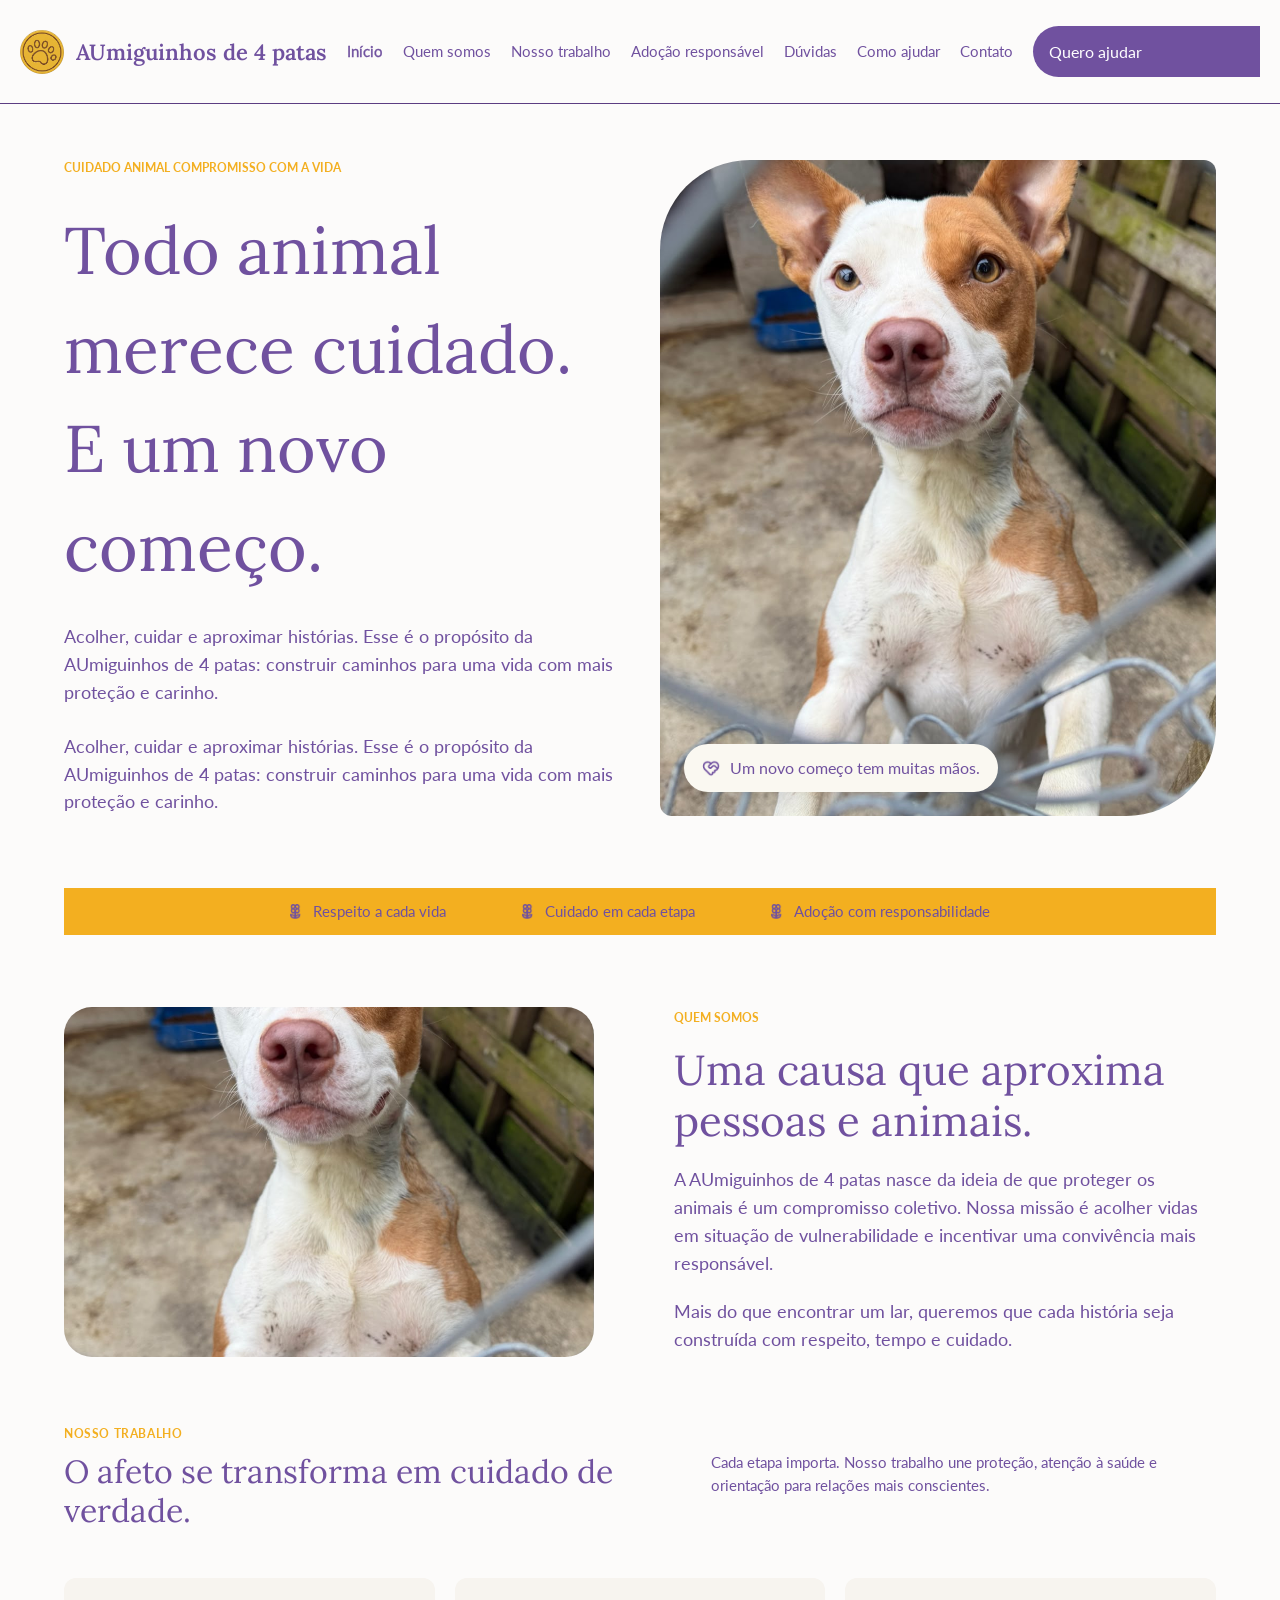
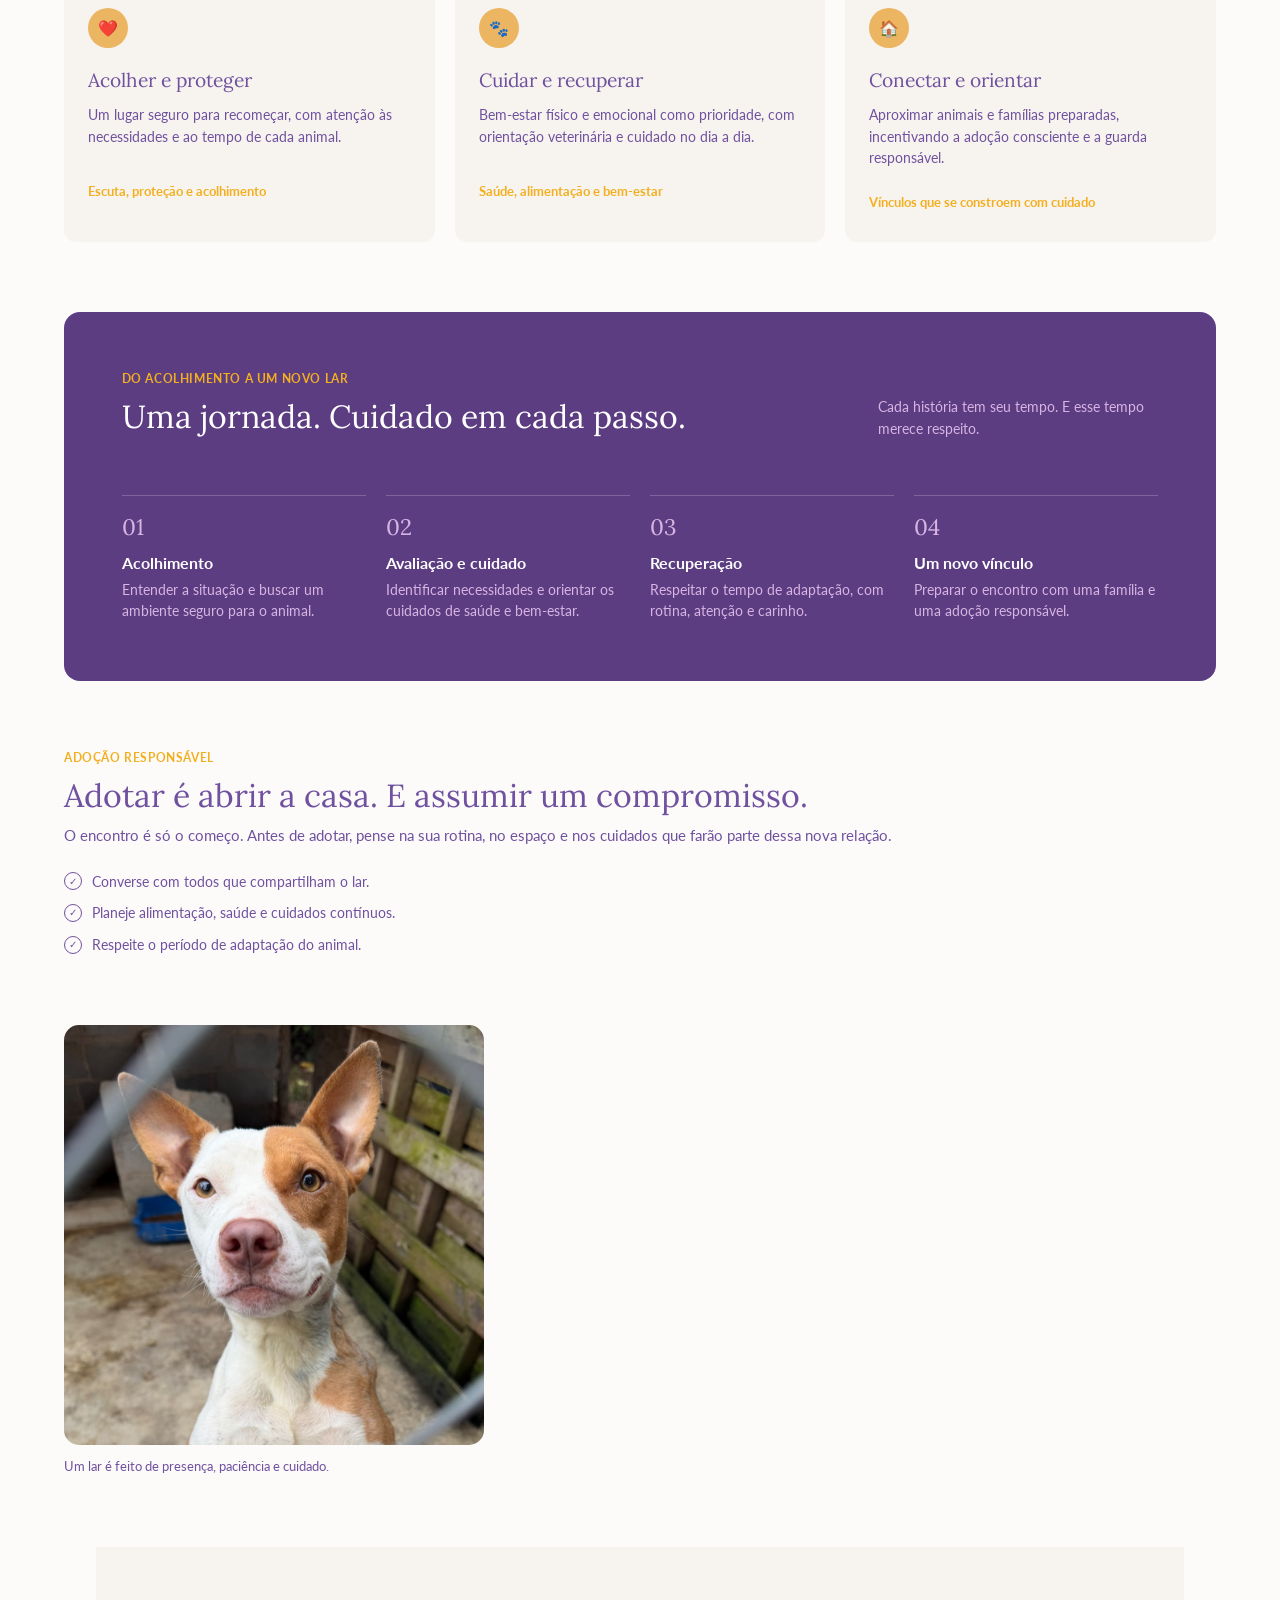
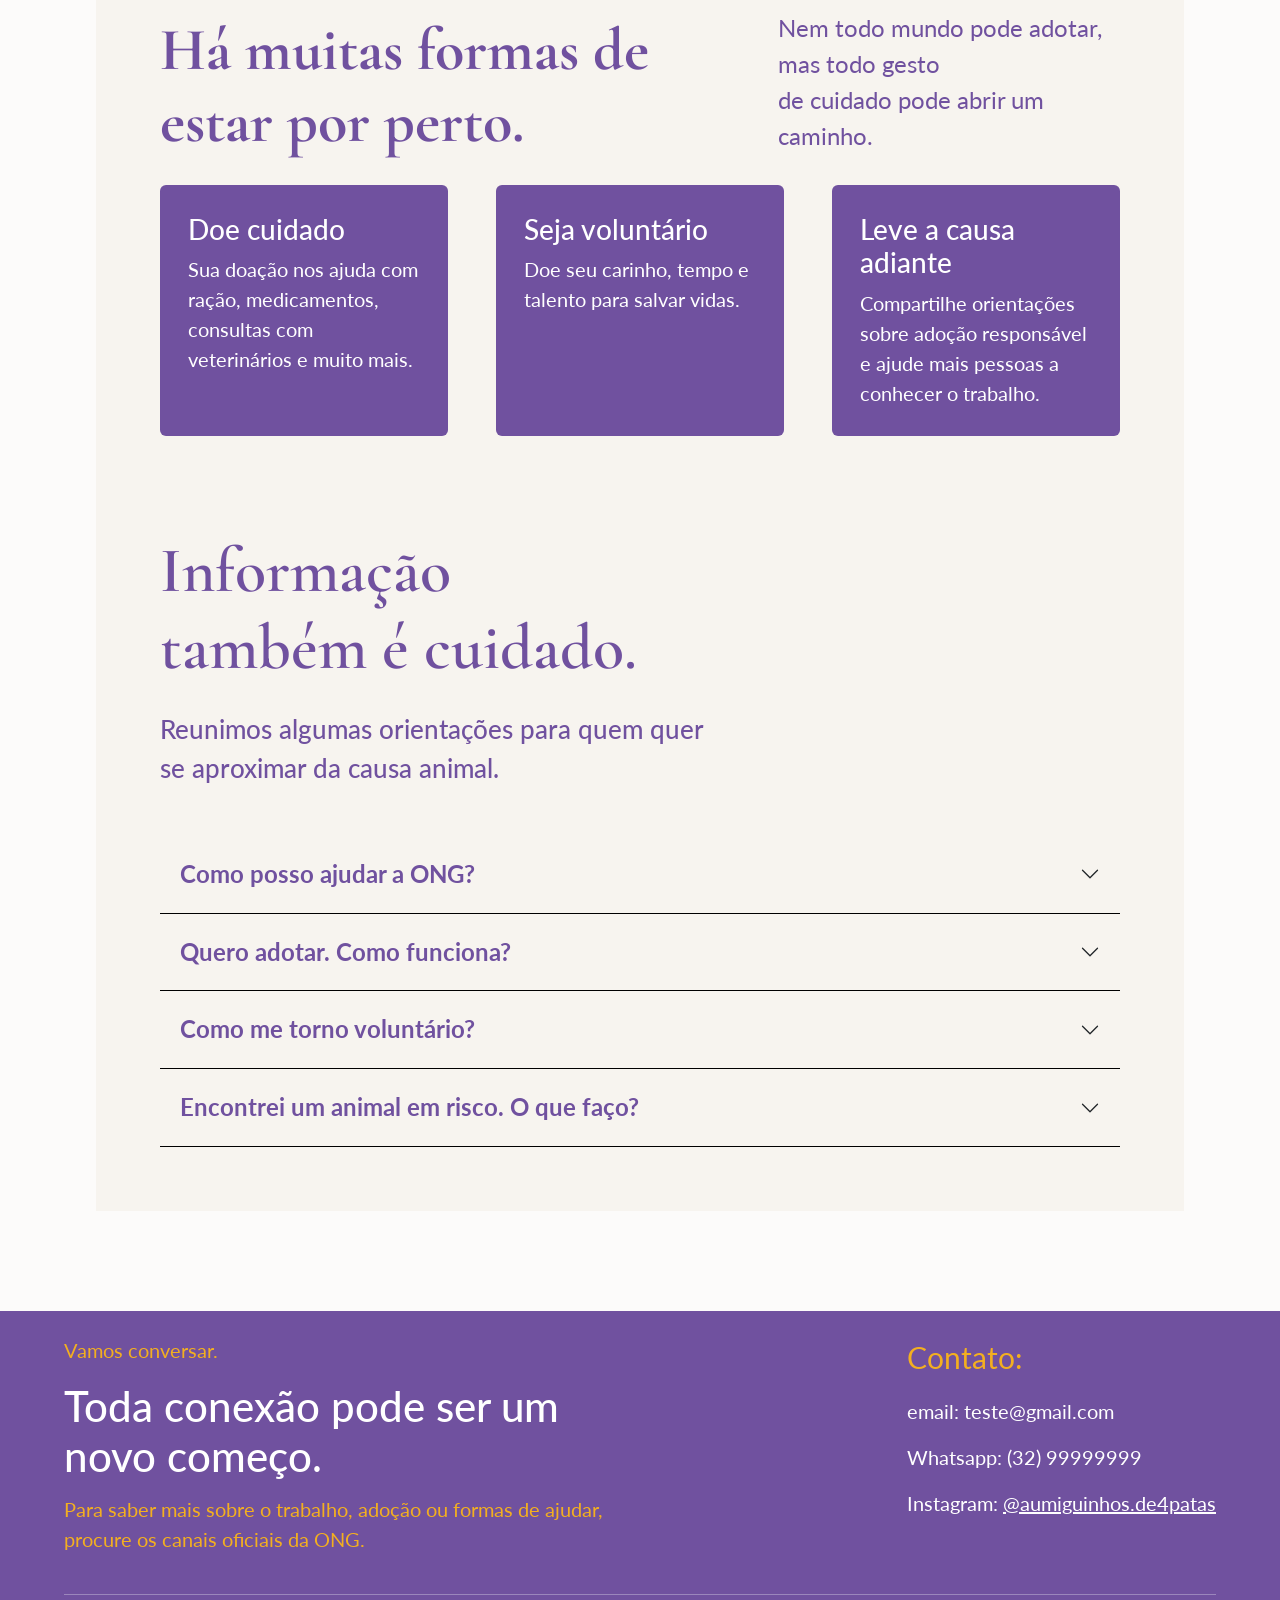
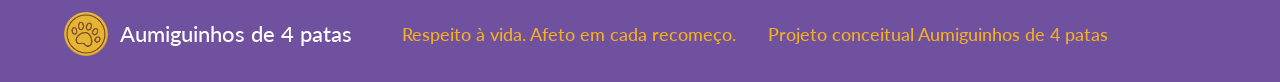
==== commit 72ddd32c: "Add files via upload" ====
--- a/Aumiguinhos de 4 patas/index.html
+++ b/Aumiguinhos de 4 patas/index.html
@@ -216,7 +216,7 @@
         <li>Respeite o período de adaptação do animal.</li>
       </ul>
 
-      <a href="#" class="botao">Quero saber sobre adoção ↗</a>
+      <!-- <a href="#" class="botao">Quero saber sobre adoção ↗</a> -->
     </div>
 
     <!-- Imagem -->
@@ -246,7 +246,7 @@
 <div class="card-body">
 <h5 class="card-title cartoes_card_titulo">Doe cuidado</h5>
 <p class="card-text">Sua doação nos ajuda com ração, medicamentos, consultas com veterinários e muito mais.</p>
-<a class="card-link" href="#">Consultar necessidades</a>
+<!-- <a class="card-link" href="#">Consultar necessidades</a> -->
 </div>
 </div>
 </div> <!--col-4-->
@@ -255,7 +255,7 @@
 <div class="card-body">
 <h5 class="card-title cartoes_card_titulo">Seja voluntário</h5>
 <p class="card-text">Doe seu carinho, tempo e talento para salvar vidas.</p>
-<a class="card-link" href="#">Conhecer voluntariado</a>
+<!-- <a class="card-link" href="#">Conhecer voluntariado</a> -->
 </div>
 </div>
 </div> <!--col-4-->
@@ -264,7 +264,7 @@
 <div class="card-body">
 <h5 class="card-title cartoes_card_titulo">Leve a causa adiante</h5>
 <p class="card-text">Compartilhe orientações sobre adoção responsável e ajude mais pessoas a conhecer o trabalho.</p>
-<a class="card-link" href="#">Conversar com a ONG</a>
+<!-- <a class="card-link" href="#">Conversar com a ONG</a> -->
 </div>
 </div>
 </div> <!--col-4-->
--- a/Aumiguinhos de 4 patas/style.css
+++ b/Aumiguinhos de 4 patas/style.css
@@ -293,8 +293,8 @@
 /* ==========================================================
    Como ajudar (blocos adicionados do index.html)
    ========================================================== */
-#davi { background: beige; }
-.cartoes { padding: 48px var(--page-gutter); background: beige; margin-inline: 96px;}
+#davi { background: var(--color-card); }
+.cartoes { padding: 48px var(--page-gutter); background: var(--color-card); margin-inline: 96px;}
 .cartoes .container { max-width: none; padding: 0; }
 .cartoes_descricao {
   display: flex;
@@ -303,7 +303,7 @@
   gap: 15px;
   padding: 15px 0;
 }
-.cartoes_titulo { color: var(--color-primary); font: 400 60px "Cormorant Garamond", serif; }
+.cartoes_titulo { color: var(--color-primary); font: 400 60px "Cormorant Garamond", serif; font-weight: bold;}
 .cartoes_subtitulo { color: var(--color-primary); font-size: 24px; }
 .cartoes .card { background: var(--color-primary); border: none; }
 .cartoes .card-body { display: flex; flex-direction: column; padding: 28px; }
@@ -317,7 +317,7 @@
 .duvidas {
   margin-top: 0;
   padding: 48px var(--page-gutter) 64px;
-  background: beige;
+  background: var(--color-card);
   margin-inline: 96px;
 }
 .duvidas_titulo { margin-bottom: 24px; color: var(--color-primary); font: 600 64px "Cormorant Garamond", serif; }
@@ -326,11 +326,11 @@
 /* Estado aberto e fechado compartilhando os mesmos estilos. */
 .duvidas_sanfona .accordion-button,
 .duvidas_sanfona .accordion-button:not(.collapsed) {
-  background: beige;
+  background: var(--color-card);
   color: var(--color-primary);
   font-weight: 700;
 }
-.duvidas_sanfona .accordion-body { background: beige; color: var(--color-primary); font-size: 22px; }
+.duvidas_sanfona .accordion-body { background: var(--color-card); color: var(--color-primary); font-size: 22px; }
 .duvidas_sanfona .accordion-item { border-color: #000; }
 .duvidas_sanfona .accordion-flush > .accordion-item:last-child { border-bottom: 1px solid #000; }
 
@@ -386,7 +386,7 @@
   .container-cards > .card { flex: 1 1 260px; }
   .passo { flex: 1 1 200px; }
   .cartoes_descricao { flex-direction: column; align-items: flex-start; }
-  .cartoes_titulo { font-size: 48px; }
+  .cartoes_titulo { font-size: 48px; font-weight: bold;}
   .rodape_base { flex-wrap: wrap; }
 }
 @media (max-width: 600px) {
@@ -404,7 +404,7 @@
   .steps-container { gap: 24px; flex-wrap: wrap; justify-content: flex-start; }
   .image-badge-wrapper { left: 12px; bottom: 12px; max-width: calc(100% - 24px); }
   .image-badge-wrapper p { font-size: 12px; white-space: normal; }
-  .cartoes_titulo, .duvidas_titulo { font-size: 40px; }
+  .cartoes_titulo, .duvidas_titulo { font-size: 40px; font-weight: bold;}
   .cartoes_subtitulo, .duvidas_subtitulo { font-size: 20px; }
   .duvidas_sanfona .accordion-button { font-size: 18px; }
   .duvidas_sanfona .accordion-body { font-size: 17px; }
